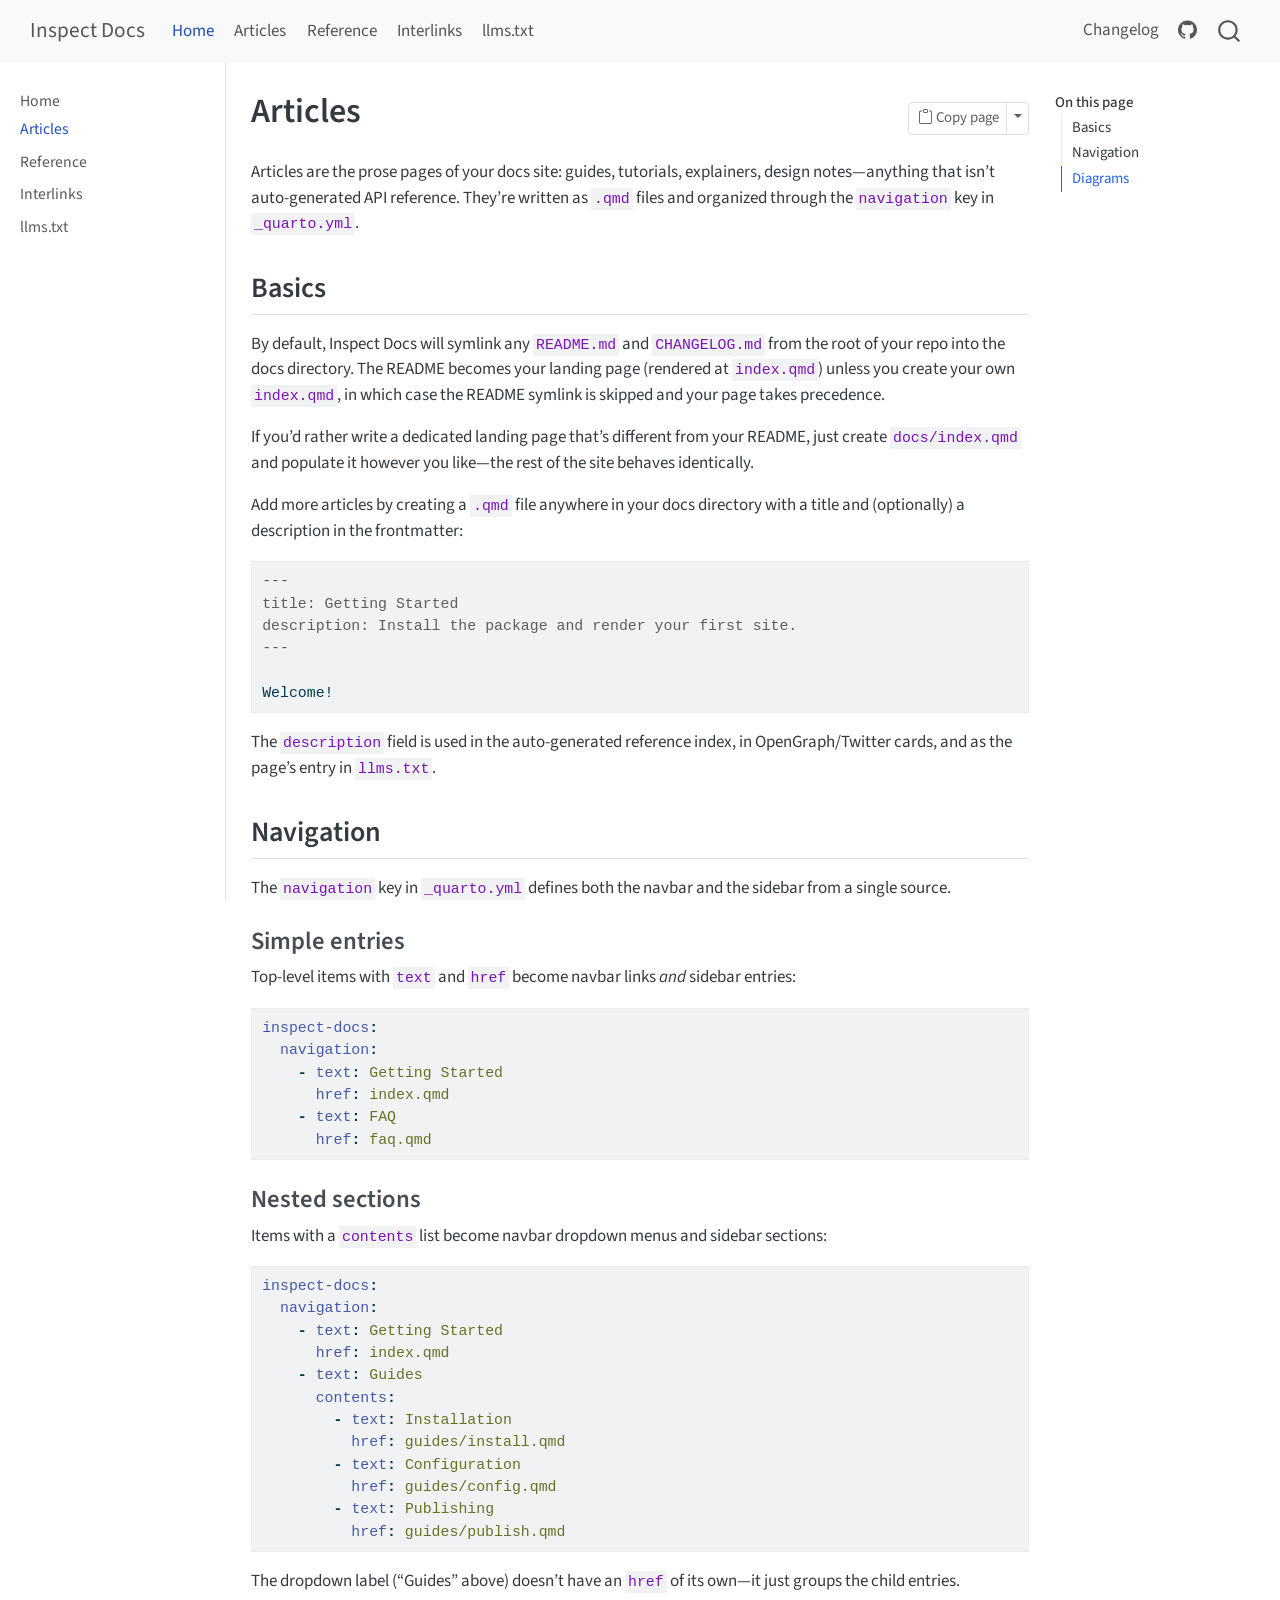
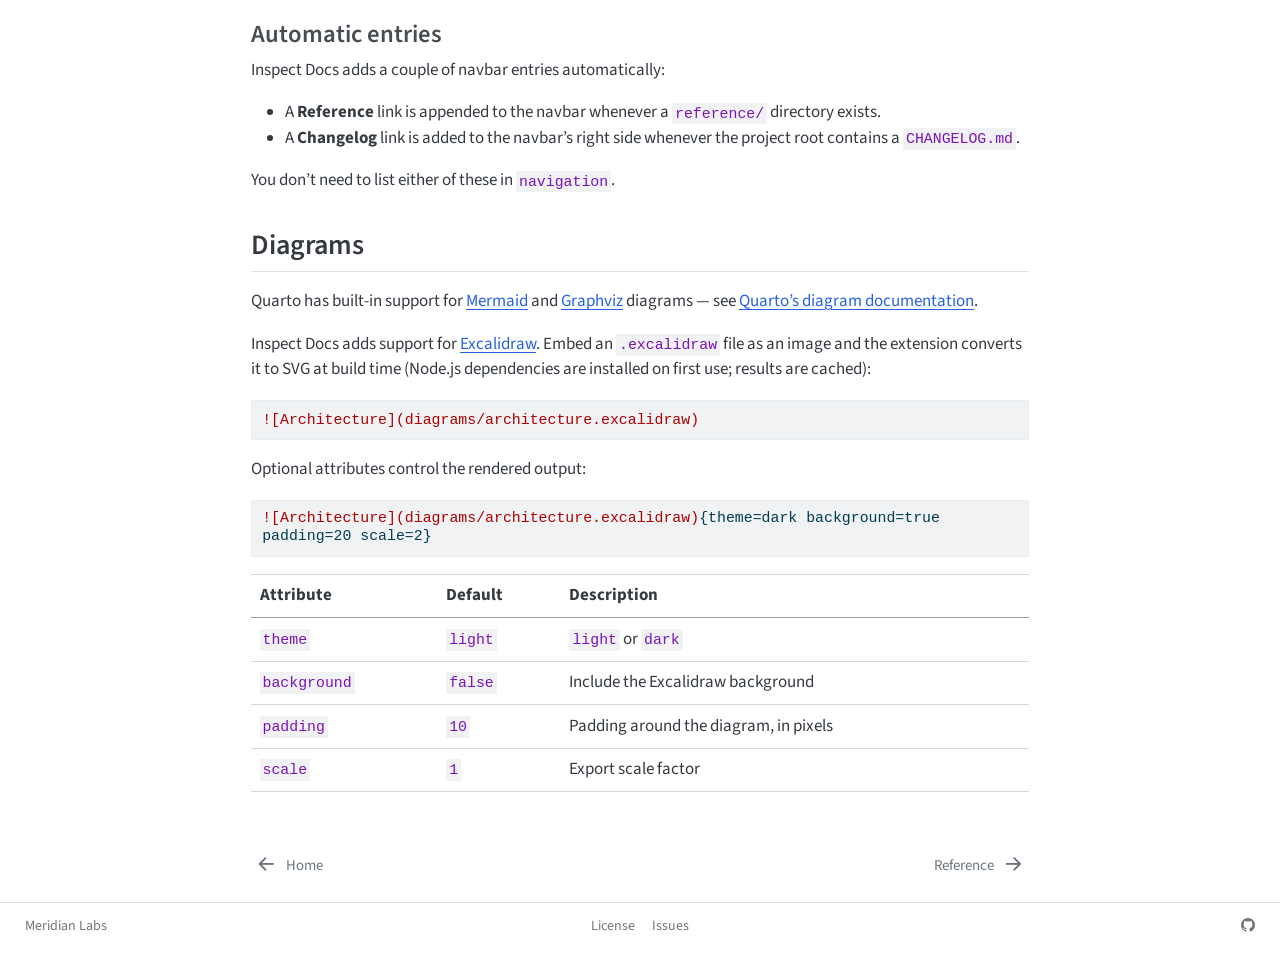
==== articles.html @ 246f1dac "Built site for gh-pages" ====
<!DOCTYPE html>
<html xmlns="http://www.w3.org/1999/xhtml" lang="en" xml:lang="en"><head>

<meta charset="utf-8">
<meta name="generator" content="quarto-1.9.36">

<meta name="viewport" content="width=device-width, initial-scale=1.0, user-scalable=yes">


<title>Articles – Inspect Docs</title>
<style>
/* Default styles provided by pandoc.
** See https://pandoc.org/MANUAL.html#variables-for-html for config info.
*/
code{white-space: pre-wrap;}
span.smallcaps{font-variant: small-caps;}
div.columns{display: flex; gap: min(4vw, 1.5em);}
div.column{flex: auto; overflow-x: auto;}
div.hanging-indent{margin-left: 1.5em; text-indent: -1.5em;}
ul.task-list{list-style: none;}
ul.task-list li input[type="checkbox"] {
  width: 0.8em;
  margin: 0 0.8em 0.2em -1em; /* quarto-specific, see https://github.com/quarto-dev/quarto-cli/issues/4556 */ 
  vertical-align: middle;
}
/* CSS for syntax highlighting */
html { -webkit-text-size-adjust: 100%; }
pre > code.sourceCode { white-space: pre; position: relative; }
pre > code.sourceCode > span { display: inline-block; line-height: 1.25; }
pre > code.sourceCode > span:empty { height: 1.2em; }
.sourceCode { overflow: visible; }
code.sourceCode > span { color: inherit; text-decoration: inherit; }
div.sourceCode { margin: 1em 0; }
pre.sourceCode { margin: 0; }
@media screen {
div.sourceCode { overflow: auto; }
}
@media print {
pre > code.sourceCode { white-space: pre-wrap; }
pre > code.sourceCode > span { text-indent: -5em; padding-left: 5em; }
}
pre.numberSource code
  { counter-reset: source-line 0; }
pre.numberSource code > span
  { position: relative; left: -4em; counter-increment: source-line; }
pre.numberSource code > span > a:first-child::before
  { content: counter(source-line);
    position: relative; left: -1em; text-align: right; vertical-align: baseline;
    border: none; display: inline-block;
    -webkit-touch-callout: none; -webkit-user-select: none;
    -khtml-user-select: none; -moz-user-select: none;
    -ms-user-select: none; user-select: none;
    padding: 0 4px; width: 4em;
  }
pre.numberSource { margin-left: 3em;  padding-left: 4px; }
div.sourceCode
  {   }
@media screen {
pre > code.sourceCode > span > a:first-child::before { text-decoration: underline; }
}
</style>


<script src="site_libs/quarto-nav/quarto-nav.js"></script>
<script src="site_libs/quarto-nav/headroom.min.js"></script>
<script src="site_libs/clipboard/clipboard.min.js"></script>
<script src="site_libs/quarto-search/autocomplete.umd.js"></script>
<script src="site_libs/quarto-search/fuse.min.js"></script>
<script src="site_libs/quarto-search/quarto-search.js"></script>
<meta name="quarto:offset" content="./">
<link href="./reference.html" rel="next">
<link href="./index.html" rel="prev">
<script src="site_libs/quarto-html/quarto.js" type="module"></script>
<script src="site_libs/quarto-html/tabsets/tabsets.js" type="module"></script>
<script src="site_libs/quarto-html/popper.min.js"></script>
<script src="site_libs/quarto-html/tippy.umd.min.js"></script>
<script src="site_libs/quarto-html/anchor.min.js"></script>
<link href="site_libs/quarto-html/tippy.css" rel="stylesheet">
<link href="site_libs/quarto-html/quarto-syntax-highlighting-845c23b38eaddc0f92fda52bfe77a8c8.css" rel="stylesheet" id="quarto-text-highlighting-styles">
<script src="site_libs/bootstrap/bootstrap.min.js"></script>
<link href="site_libs/bootstrap/bootstrap-icons.css" rel="stylesheet">
<link href="site_libs/bootstrap/bootstrap-523c183989f2e77a39a856386ecf0303.min.css" rel="stylesheet" append-hash="true" id="quarto-bootstrap" data-mode="light">
<script id="quarto-search-options" type="application/json">{
  "location": "navbar",
  "copy-button": false,
  "collapse-after": 3,
  "panel-placement": "end",
  "type": "overlay",
  "limit": 50,
  "keyboard-shortcut": [
    "f",
    "/",
    "s"
  ],
  "show-item-context": false,
  "language": {
    "search-no-results-text": "No results",
    "search-matching-documents-text": "matching documents",
    "search-copy-link-title": "Copy link to search",
    "search-hide-matches-text": "Hide additional matches",
    "search-more-match-text": "more match in this document",
    "search-more-matches-text": "more matches in this document",
    "search-clear-button-title": "Clear",
    "search-text-placeholder": "",
    "search-detached-cancel-button-title": "Cancel",
    "search-submit-button-title": "Submit",
    "search-label": "Search"
  }
}</script>


<meta property="og:title" content="Inspect Docs">
<meta property="og:description" content="A Quarto project type extension for Python package documentation with automatic API reference generation.">
<meta property="og:site_name" content="Inspect Docs">
<meta name="twitter:title" content="Inspect Docs">
<meta name="twitter:description" content="A Quarto project type extension for Python package documentation with automatic API reference generation.">
<meta name="twitter:card" content="summary">
</head>

<body class="nav-sidebar docked nav-fixed quarto-light">

<div id="quarto-search-results"></div>
  <header id="quarto-header" class="headroom fixed-top">
    <nav class="navbar navbar-expand-lg " data-bs-theme="dark">
      <div class="navbar-container container-fluid">
      <div class="navbar-brand-container mx-auto">
    <a class="navbar-brand" href="./index.html">
    <span class="navbar-title">Inspect Docs</span>
    </a>
  </div>
            <div id="quarto-search" class="" title="Search"></div>
          <button class="navbar-toggler" type="button" data-bs-toggle="collapse" data-bs-target="#navbarCollapse" aria-controls="navbarCollapse" role="menu" aria-expanded="false" aria-label="Toggle navigation" onclick="if (window.quartoToggleHeadroom) { window.quartoToggleHeadroom(); }">
  <span class="navbar-toggler-icon"></span>
</button>
          <div class="collapse navbar-collapse" id="navbarCollapse">
            <ul class="navbar-nav navbar-nav-scroll me-auto">
  <li class="nav-item">
    <a class="nav-link active" href="./index.html" aria-current="page"> 
<span class="menu-text">Home</span></a>
  </li>  
  <li class="nav-item">
    <a class="nav-link" href="./articles.html"> 
<span class="menu-text">Articles</span></a>
  </li>  
  <li class="nav-item">
    <a class="nav-link" href="./reference.html"> 
<span class="menu-text">Reference</span></a>
  </li>  
  <li class="nav-item">
    <a class="nav-link" href="./interlinks.html"> 
<span class="menu-text">Interlinks</span></a>
  </li>  
  <li class="nav-item">
    <a class="nav-link" href="./llms.html"> 
<span class="menu-text">llms.txt</span></a>
  </li>  
</ul>
            <ul class="navbar-nav navbar-nav-scroll ms-auto">
  <li class="nav-item">
    <a class="nav-link" href="./CHANGELOG.html"> 
<span class="menu-text">Changelog</span></a>
  </li>  
  <li class="nav-item compact">
    <a class="nav-link" href="https://github.com/meridianlabs-ai/inspect-docs"> <i class="bi bi-github" role="img">
</i> 
<span class="menu-text"></span></a>
  </li>  
</ul>
          </div> <!-- /navcollapse -->
            <div class="quarto-navbar-tools">
</div>
      </div> <!-- /container-fluid -->
    </nav>
  <nav class="quarto-secondary-nav">
    <div class="container-fluid d-flex">
      <button type="button" class="quarto-btn-toggle btn" data-bs-toggle="collapse" role="button" data-bs-target=".quarto-sidebar-collapse-item" aria-controls="quarto-sidebar" aria-expanded="false" aria-label="Toggle sidebar navigation" onclick="if (window.quartoToggleHeadroom) { window.quartoToggleHeadroom(); }">
        <i class="bi bi-layout-text-sidebar-reverse"></i>
      </button>
        <nav class="quarto-page-breadcrumbs" aria-label="breadcrumb"><ol class="breadcrumb"><li class="breadcrumb-item"><a href="./articles.html">Articles</a></li></ol></nav>
        <a class="flex-grow-1" role="navigation" data-bs-toggle="collapse" data-bs-target=".quarto-sidebar-collapse-item" aria-controls="quarto-sidebar" aria-expanded="false" aria-label="Toggle sidebar navigation" onclick="if (window.quartoToggleHeadroom) { window.quartoToggleHeadroom(); }">      
        </a>
    </div>
  </nav>
</header>
<!-- content -->
<div id="quarto-content" class="quarto-container page-columns page-rows-contents page-layout-article page-navbar">
<!-- sidebar -->
  <nav id="quarto-sidebar" class="sidebar collapse collapse-horizontal quarto-sidebar-collapse-item sidebar-navigation docked overflow-auto">
    <div class="sidebar-menu-container"> 
    <ul class="list-unstyled mt-1">
        <li class="sidebar-item">
  <div class="sidebar-item-container"> 
  <a href="./index.html" class="sidebar-item-text sidebar-link">
 <span class="menu-text">Home</span></a>
  </div>
</li>
        <li class="sidebar-item">
  <div class="sidebar-item-container"> 
  <a href="./articles.html" class="sidebar-item-text sidebar-link active">
 <span class="menu-text">Articles</span></a>
  </div>
</li>
        <li class="sidebar-item">
  <div class="sidebar-item-container"> 
  <a href="./reference.html" class="sidebar-item-text sidebar-link">
 <span class="menu-text">Reference</span></a>
  </div>
</li>
        <li class="sidebar-item">
  <div class="sidebar-item-container"> 
  <a href="./interlinks.html" class="sidebar-item-text sidebar-link">
 <span class="menu-text">Interlinks</span></a>
  </div>
</li>
        <li class="sidebar-item">
  <div class="sidebar-item-container"> 
  <a href="./llms.html" class="sidebar-item-text sidebar-link">
 <span class="menu-text">llms.txt</span></a>
  </div>
</li>
    </ul>
    </div>
</nav>
<div id="quarto-sidebar-glass" class="quarto-sidebar-collapse-item" data-bs-toggle="collapse" data-bs-target=".quarto-sidebar-collapse-item"></div>
<!-- margin-sidebar -->
    <div id="quarto-margin-sidebar" class="sidebar margin-sidebar">
        <nav id="TOC" role="doc-toc" class="toc-active" data-toc-expanded="99">
    <h2 id="toc-title">On this page</h2>
   
  <ul class="collapse">
  <li><a href="#basics" id="toc-basics" class="nav-link active" data-scroll-target="#basics">Basics</a></li>
  <li><a href="#navigation" id="toc-navigation" class="nav-link" data-scroll-target="#navigation">Navigation</a></li>
  <li><a href="#diagrams" id="toc-diagrams" class="nav-link" data-scroll-target="#diagrams">Diagrams</a></li>
  </ul>
</nav>
    </div>
<!-- main -->
<main class="content" id="quarto-document-content">

<header id="title-block-header" class="quarto-title-block default">
<div class="quarto-title">
<h1 class="title">Articles</h1>
</div>



<div class="quarto-title-meta">

    
  
    
  </div>
  


</header>


<p>Articles are the prose pages of your docs site: guides, tutorials, explainers, design notes—anything that isn’t auto-generated API reference. They’re written as <code>.qmd</code> files and organized through the <code>navigation</code> key in <code>_quarto.yml</code>.</p>
<section id="basics" class="level2">
<h2 class="anchored" data-anchor-id="basics">Basics</h2>
<p>By default, Inspect Docs will symlink any <code>README.md</code> and <code>CHANGELOG.md</code> from the root of your repo into the docs directory. The README becomes your landing page (rendered at <code>index.qmd</code>) unless you create your own <code>index.qmd</code>, in which case the README symlink is skipped and your page takes precedence.</p>
<p>If you’d rather write a dedicated landing page that’s different from your README, just create <code>docs/index.qmd</code> and populate it however you like—the rest of the site behaves identically.</p>
<p>Add more articles by creating a <code>.qmd</code> file anywhere in your docs directory with a title and (optionally) a description in the frontmatter:</p>
<div class="code-copy-outer-scaffold"><div class="sourceCode" id="cb1"><pre class="sourceCode markdown code-with-copy"><code class="sourceCode markdown"><span id="cb1-1"><a href="#cb1-1" aria-hidden="true" tabindex="-1"></a><span class="co">---</span></span>
<span id="cb1-2"><a href="#cb1-2" aria-hidden="true" tabindex="-1"></a><span class="an">title:</span><span class="co"> Getting Started</span></span>
<span id="cb1-3"><a href="#cb1-3" aria-hidden="true" tabindex="-1"></a><span class="an">description:</span><span class="co"> Install the package and render your first site.</span></span>
<span id="cb1-4"><a href="#cb1-4" aria-hidden="true" tabindex="-1"></a><span class="co">---</span></span>
<span id="cb1-5"><a href="#cb1-5" aria-hidden="true" tabindex="-1"></a></span>
<span id="cb1-6"><a href="#cb1-6" aria-hidden="true" tabindex="-1"></a>Welcome!</span></code></pre></div><button title="Copy to Clipboard" class="code-copy-button"><i class="bi"></i></button></div>
<p>The <code>description</code> field is used in the auto-generated reference index, in OpenGraph/Twitter cards, and as the page’s entry in <code>llms.txt</code>.</p>
</section>
<section id="navigation" class="level2">
<h2 class="anchored" data-anchor-id="navigation">Navigation</h2>
<p>The <code>navigation</code> key in <code>_quarto.yml</code> defines both the navbar and the sidebar from a single source.</p>
<section id="simple-entries" class="level3">
<h3 class="anchored" data-anchor-id="simple-entries">Simple entries</h3>
<p>Top-level items with <code>text</code> and <code>href</code> become navbar links <em>and</em> sidebar entries:</p>
<div class="code-copy-outer-scaffold"><div class="sourceCode" id="cb2"><pre class="sourceCode yaml code-with-copy"><code class="sourceCode yaml"><span id="cb2-1"><a href="#cb2-1" aria-hidden="true" tabindex="-1"></a><span class="fu">inspect-docs</span><span class="kw">:</span></span>
<span id="cb2-2"><a href="#cb2-2" aria-hidden="true" tabindex="-1"></a><span class="at">  </span><span class="fu">navigation</span><span class="kw">:</span></span>
<span id="cb2-3"><a href="#cb2-3" aria-hidden="true" tabindex="-1"></a><span class="at">    </span><span class="kw">-</span><span class="at"> </span><span class="fu">text</span><span class="kw">:</span><span class="at"> Getting Started</span></span>
<span id="cb2-4"><a href="#cb2-4" aria-hidden="true" tabindex="-1"></a><span class="at">      </span><span class="fu">href</span><span class="kw">:</span><span class="at"> index.qmd</span></span>
<span id="cb2-5"><a href="#cb2-5" aria-hidden="true" tabindex="-1"></a><span class="at">    </span><span class="kw">-</span><span class="at"> </span><span class="fu">text</span><span class="kw">:</span><span class="at"> FAQ</span></span>
<span id="cb2-6"><a href="#cb2-6" aria-hidden="true" tabindex="-1"></a><span class="at">      </span><span class="fu">href</span><span class="kw">:</span><span class="at"> faq.qmd</span></span></code></pre></div><button title="Copy to Clipboard" class="code-copy-button"><i class="bi"></i></button></div>
</section>
<section id="nested-sections" class="level3">
<h3 class="anchored" data-anchor-id="nested-sections">Nested sections</h3>
<p>Items with a <code>contents</code> list become navbar dropdown menus and sidebar sections:</p>
<div class="code-copy-outer-scaffold"><div class="sourceCode" id="cb3"><pre class="sourceCode yaml code-with-copy"><code class="sourceCode yaml"><span id="cb3-1"><a href="#cb3-1" aria-hidden="true" tabindex="-1"></a><span class="fu">inspect-docs</span><span class="kw">:</span></span>
<span id="cb3-2"><a href="#cb3-2" aria-hidden="true" tabindex="-1"></a><span class="at">  </span><span class="fu">navigation</span><span class="kw">:</span></span>
<span id="cb3-3"><a href="#cb3-3" aria-hidden="true" tabindex="-1"></a><span class="at">    </span><span class="kw">-</span><span class="at"> </span><span class="fu">text</span><span class="kw">:</span><span class="at"> Getting Started</span></span>
<span id="cb3-4"><a href="#cb3-4" aria-hidden="true" tabindex="-1"></a><span class="at">      </span><span class="fu">href</span><span class="kw">:</span><span class="at"> index.qmd</span></span>
<span id="cb3-5"><a href="#cb3-5" aria-hidden="true" tabindex="-1"></a><span class="at">    </span><span class="kw">-</span><span class="at"> </span><span class="fu">text</span><span class="kw">:</span><span class="at"> Guides</span></span>
<span id="cb3-6"><a href="#cb3-6" aria-hidden="true" tabindex="-1"></a><span class="at">      </span><span class="fu">contents</span><span class="kw">:</span></span>
<span id="cb3-7"><a href="#cb3-7" aria-hidden="true" tabindex="-1"></a><span class="at">        </span><span class="kw">-</span><span class="at"> </span><span class="fu">text</span><span class="kw">:</span><span class="at"> Installation</span></span>
<span id="cb3-8"><a href="#cb3-8" aria-hidden="true" tabindex="-1"></a><span class="at">          </span><span class="fu">href</span><span class="kw">:</span><span class="at"> guides/install.qmd</span></span>
<span id="cb3-9"><a href="#cb3-9" aria-hidden="true" tabindex="-1"></a><span class="at">        </span><span class="kw">-</span><span class="at"> </span><span class="fu">text</span><span class="kw">:</span><span class="at"> Configuration</span></span>
<span id="cb3-10"><a href="#cb3-10" aria-hidden="true" tabindex="-1"></a><span class="at">          </span><span class="fu">href</span><span class="kw">:</span><span class="at"> guides/config.qmd</span></span>
<span id="cb3-11"><a href="#cb3-11" aria-hidden="true" tabindex="-1"></a><span class="at">        </span><span class="kw">-</span><span class="at"> </span><span class="fu">text</span><span class="kw">:</span><span class="at"> Publishing</span></span>
<span id="cb3-12"><a href="#cb3-12" aria-hidden="true" tabindex="-1"></a><span class="at">          </span><span class="fu">href</span><span class="kw">:</span><span class="at"> guides/publish.qmd</span></span></code></pre></div><button title="Copy to Clipboard" class="code-copy-button"><i class="bi"></i></button></div>
<p>The dropdown label (“Guides” above) doesn’t have an <code>href</code> of its own—it just groups the child entries.</p>
</section>
<section id="automatic-entries" class="level3">
<h3 class="anchored" data-anchor-id="automatic-entries">Automatic entries</h3>
<p>Inspect Docs adds a couple of navbar entries automatically:</p>
<ul>
<li>A <strong>Reference</strong> link is appended to the navbar whenever a <code>reference/</code> directory exists.</li>
<li>A <strong>Changelog</strong> link is added to the navbar’s right side whenever the project root contains a <code>CHANGELOG.md</code>.</li>
</ul>
<p>You don’t need to list either of these in <code>navigation</code>.</p>
</section>
</section>
<section id="diagrams" class="level2">
<h2 class="anchored" data-anchor-id="diagrams">Diagrams</h2>
<p>Quarto has built-in support for <a href="https://quarto.org/docs/authoring/diagrams.html#mermaid">Mermaid</a> and <a href="https://quarto.org/docs/authoring/diagrams.html#graphviz">Graphviz</a> diagrams — see <a href="https://quarto.org/docs/authoring/diagrams.html">Quarto’s diagram documentation</a>.</p>
<p>Inspect Docs adds support for <a href="https://excalidraw.com">Excalidraw</a>. Embed an <code>.excalidraw</code> file as an image and the extension converts it to SVG at build time (Node.js dependencies are installed on first use; results are cached):</p>
<div class="code-copy-outer-scaffold"><div class="sourceCode" id="cb4"><pre class="sourceCode markdown code-with-copy"><code class="sourceCode markdown"><span id="cb4-1"><a href="#cb4-1" aria-hidden="true" tabindex="-1"></a><span class="al">![Architecture](diagrams/architecture.excalidraw)</span></span></code></pre></div><button title="Copy to Clipboard" class="code-copy-button"><i class="bi"></i></button></div>
<p>Optional attributes control the rendered output:</p>
<div class="code-copy-outer-scaffold"><div class="sourceCode" id="cb5"><pre class="sourceCode markdown code-with-copy"><code class="sourceCode markdown"><span id="cb5-1"><a href="#cb5-1" aria-hidden="true" tabindex="-1"></a><span class="al">![Architecture](diagrams/architecture.excalidraw)</span>{theme=dark background=true padding=20 scale=2}</span></code></pre></div><button title="Copy to Clipboard" class="code-copy-button"><i class="bi"></i></button></div>
<table class="caption-top table">
<thead>
<tr class="header">
<th>Attribute</th>
<th>Default</th>
<th>Description</th>
</tr>
</thead>
<tbody>
<tr class="odd">
<td><code>theme</code></td>
<td><code>light</code></td>
<td><code>light</code> or <code>dark</code></td>
</tr>
<tr class="even">
<td><code>background</code></td>
<td><code>false</code></td>
<td>Include the Excalidraw background</td>
</tr>
<tr class="odd">
<td><code>padding</code></td>
<td><code>10</code></td>
<td>Padding around the diagram, in pixels</td>
</tr>
<tr class="even">
<td><code>scale</code></td>
<td><code>1</code></td>
<td>Export scale factor</td>
</tr>
</tbody>
</table>


</section>

</main> <!-- /main -->
<div id="copy-page-btn" class="btn-group" style="display:none;">
  <button type="button" class="btn btn-sm btn-light" id="copy-page-action" title="Copy page as Markdown">
    <i class="bi bi-clipboard"></i> Copy page
  </button>
  <button type="button" class="btn btn-sm btn-light dropdown-toggle dropdown-toggle-split" data-bs-toggle="dropdown" aria-expanded="false">
    <span class="visually-hidden">Toggle Dropdown</span>
  </button>
  <ul class="dropdown-menu dropdown-menu-end">
    <li><a class="dropdown-item" href="#" id="copy-page-md">
      <i class="bi bi-clipboard"></i> Copy page as Markdown
    </a></li>
    <li><a class="dropdown-item" href="#" id="open-page-md">
      <i class="bi bi-box-arrow-up-right"></i> Open Markdown
    </a></li>
  </ul>
</div>

<script>
document.addEventListener("DOMContentLoaded", function () {
  var mdUrl = window.location.pathname.replace(/\.html$/, ".html.md");
  var btn = document.getElementById("copy-page-btn");
  var cachedMarkdown = null;

  // Pre-fetch the .html.md content
  fetch(mdUrl)
    .then(function (res) {
      if (!res.ok) throw new Error(res.status);
      return res.text();
    })
    .then(function (text) {
      cachedMarkdown = text;

      // Relocate button into the .quarto-title div
      var titleDiv = document.querySelector(".quarto-title");
      if (titleDiv) {
        titleDiv.appendChild(btn);
        btn.style.display = "";
      }
    })
    .catch(function () {
      // No .html.md available — remove button entirely
      btn.remove();
    });

  function copyMarkdown(e) {
    e.preventDefault();
    if (!cachedMarkdown) return;
    navigator.clipboard.writeText(cachedMarkdown).then(function () {
      // Brief visual feedback — lock width to prevent layout shift
      var actionBtn = document.getElementById("copy-page-action");
      var original = actionBtn.innerHTML;
      actionBtn.style.minWidth = actionBtn.offsetWidth + "px";
      actionBtn.innerHTML = '<i class="bi bi-check2"></i> Copied!';
      setTimeout(function () {
        actionBtn.innerHTML = original;
        actionBtn.style.minWidth = "";
      }, 1500);
    });
  }

  document.getElementById("copy-page-action").addEventListener("click", copyMarkdown);
  document.getElementById("copy-page-md").addEventListener("click", copyMarkdown);
  document.getElementById("open-page-md").addEventListener("click", function (e) {
    e.preventDefault();
    window.open(mdUrl, "_blank");
  });
});
</script>
<script id="quarto-html-after-body" type="application/javascript">
  window.document.addEventListener("DOMContentLoaded", function (event) {
    const icon = "";
    const anchorJS = new window.AnchorJS();
    anchorJS.options = {
      placement: 'right',
      icon: icon
    };
    anchorJS.add('.anchored');
    const isCodeAnnotation = (el) => {
      for (const clz of el.classList) {
        if (clz.startsWith('code-annotation-')) {                     
          return true;
        }
      }
      return false;
    }
    const onCopySuccess = function(e) {
      // button target
      const button = e.trigger;
      // don't keep focus
      button.blur();
      // flash "checked"
      button.classList.add('code-copy-button-checked');
      var currentTitle = button.getAttribute("title");
      button.setAttribute("title", "Copied!");
      let tooltip;
      if (window.bootstrap) {
        button.setAttribute("data-bs-toggle", "tooltip");
        button.setAttribute("data-bs-placement", "left");
        button.setAttribute("data-bs-title", "Copied!");
        tooltip = new bootstrap.Tooltip(button, 
          { trigger: "manual", 
            customClass: "code-copy-button-tooltip",
            offset: [0, -8]});
        tooltip.show();    
      }
      setTimeout(function() {
        if (tooltip) {
          tooltip.hide();
          button.removeAttribute("data-bs-title");
          button.removeAttribute("data-bs-toggle");
          button.removeAttribute("data-bs-placement");
        }
        button.setAttribute("title", currentTitle);
        button.classList.remove('code-copy-button-checked');
      }, 1000);
      // clear code selection
      e.clearSelection();
    }
    const getTextToCopy = function(trigger) {
      const outerScaffold = trigger.parentElement.cloneNode(true);
      const codeEl = outerScaffold.querySelector('code');
      for (const childEl of codeEl.children) {
        if (isCodeAnnotation(childEl)) {
          childEl.remove();
        }
      }
      return codeEl.innerText;
    }
    const clipboard = new window.ClipboardJS('.code-copy-button:not([data-in-quarto-modal])', {
      text: getTextToCopy
    });
    clipboard.on('success', onCopySuccess);
    if (window.document.getElementById('quarto-embedded-source-code-modal')) {
      const clipboardModal = new window.ClipboardJS('.code-copy-button[data-in-quarto-modal]', {
        text: getTextToCopy,
        container: window.document.getElementById('quarto-embedded-source-code-modal')
      });
      clipboardModal.on('success', onCopySuccess);
    }
      var localhostRegex = new RegExp(/^(?:http|https):\/\/localhost\:?[0-9]*\//);
      var mailtoRegex = new RegExp(/^mailto:/);
        var filterRegex = new RegExp("https:\/\/meridianlabs-ai\.github\.io\/inspect-docs");
      var isInternal = (href) => {
          return filterRegex.test(href) || localhostRegex.test(href) || mailtoRegex.test(href);
      }
      // Inspect non-navigation links and adorn them if external
     var links = window.document.querySelectorAll('a[href]:not(.nav-link):not(.navbar-brand):not(.toc-action):not(.sidebar-link):not(.sidebar-item-toggle):not(.pagination-link):not(.no-external):not([aria-hidden]):not(.dropdown-item):not(.quarto-navigation-tool):not(.about-link)');
      for (var i=0; i<links.length; i++) {
        const link = links[i];
        if (!isInternal(link.href)) {
          // undo the damage that might have been done by quarto-nav.js in the case of
          // links that we want to consider external
          if (link.dataset.originalHref !== undefined) {
            link.href = link.dataset.originalHref;
          }
        }
      }
    function tippyHover(el, contentFn, onTriggerFn, onUntriggerFn) {
      const config = {
        allowHTML: true,
        maxWidth: 500,
        delay: 100,
        arrow: false,
        appendTo: function(el) {
            return el.parentElement;
        },
        interactive: true,
        interactiveBorder: 10,
        theme: 'quarto',
        placement: 'bottom-start',
      };
      if (contentFn) {
        config.content = contentFn;
      }
      if (onTriggerFn) {
        config.onTrigger = onTriggerFn;
      }
      if (onUntriggerFn) {
        config.onUntrigger = onUntriggerFn;
      }
      window.tippy(el, config); 
    }
    const noterefs = window.document.querySelectorAll('a[role="doc-noteref"]');
    for (var i=0; i<noterefs.length; i++) {
      const ref = noterefs[i];
      tippyHover(ref, function() {
        // use id or data attribute instead here
        let href = ref.getAttribute('data-footnote-href') || ref.getAttribute('href');
        try { href = new URL(href).hash; } catch {}
        const id = href.replace(/^#\/?/, "");
        const note = window.document.getElementById(id);
        if (note) {
          return note.innerHTML;
        } else {
          return "";
        }
      });
    }
    const xrefs = window.document.querySelectorAll('a.quarto-xref');
    const processXRef = (id, note) => {
      // Strip column container classes
      const stripColumnClz = (el) => {
        el.classList.remove("page-full", "page-columns");
        if (el.children) {
          for (const child of el.children) {
            stripColumnClz(child);
          }
        }
      }
      stripColumnClz(note)
      if (id === null || id.startsWith('sec-')) {
        // Special case sections, only their first couple elements
        const container = document.createElement("div");
        if (note.children && note.children.length > 2) {
          container.appendChild(note.children[0].cloneNode(true));
          for (let i = 1; i < note.children.length; i++) {
            const child = note.children[i];
            if (child.tagName === "P" && child.innerText === "") {
              continue;
            } else {
              container.appendChild(child.cloneNode(true));
              break;
            }
          }
          if (window.Quarto?.typesetMath) {
            window.Quarto.typesetMath(container);
          }
          return container.innerHTML
        } else {
          if (window.Quarto?.typesetMath) {
            window.Quarto.typesetMath(note);
          }
          return note.innerHTML;
        }
      } else {
        // Remove any anchor links if they are present
        const anchorLink = note.querySelector('a.anchorjs-link');
        if (anchorLink) {
          anchorLink.remove();
        }
        if (window.Quarto?.typesetMath) {
          window.Quarto.typesetMath(note);
        }
        if (note.classList.contains("callout")) {
          return note.outerHTML;
        } else {
          return note.innerHTML;
        }
      }
    }
    for (var i=0; i<xrefs.length; i++) {
      const xref = xrefs[i];
      tippyHover(xref, undefined, function(instance) {
        instance.disable();
        let url = xref.getAttribute('href');
        let hash = undefined; 
        if (url.startsWith('#')) {
          hash = url;
        } else {
          try { hash = new URL(url).hash; } catch {}
        }
        if (hash) {
          const id = hash.replace(/^#\/?/, "");
          const note = window.document.getElementById(id);
          if (note !== null) {
            try {
              const html = processXRef(id, note.cloneNode(true));
              instance.setContent(html);
            } finally {
              instance.enable();
              instance.show();
            }
          } else {
            // See if we can fetch this
            fetch(url.split('#')[0])
            .then(res => res.text())
            .then(html => {
              const parser = new DOMParser();
              const htmlDoc = parser.parseFromString(html, "text/html");
              const note = htmlDoc.getElementById(id);
              if (note !== null) {
                const html = processXRef(id, note);
                instance.setContent(html);
              } 
            }).finally(() => {
              instance.enable();
              instance.show();
            });
          }
        } else {
          // See if we can fetch a full url (with no hash to target)
          // This is a special case and we should probably do some content thinning / targeting
          fetch(url)
          .then(res => res.text())
          .then(html => {
            const parser = new DOMParser();
            const htmlDoc = parser.parseFromString(html, "text/html");
            const note = htmlDoc.querySelector('main.content');
            if (note !== null) {
              // This should only happen for chapter cross references
              // (since there is no id in the URL)
              // remove the first header
              if (note.children.length > 0 && note.children[0].tagName === "HEADER") {
                note.children[0].remove();
              }
              const html = processXRef(null, note);
              instance.setContent(html);
            } 
          }).finally(() => {
            instance.enable();
            instance.show();
          });
        }
      }, function(instance) {
      });
    }
        let selectedAnnoteEl;
        const selectorForAnnotation = ( cell, annotation) => {
          let cellAttr = 'data-code-cell="' + cell + '"';
          let lineAttr = 'data-code-annotation="' +  annotation + '"';
          const selector = 'span[' + cellAttr + '][' + lineAttr + ']';
          return selector;
        }
        const selectCodeLines = (annoteEl) => {
          const doc = window.document;
          const targetCell = annoteEl.getAttribute("data-target-cell");
          const targetAnnotation = annoteEl.getAttribute("data-target-annotation");
          const annoteSpan = window.document.querySelector(selectorForAnnotation(targetCell, targetAnnotation));
          const lines = annoteSpan.getAttribute("data-code-lines").split(",");
          const lineIds = lines.map((line) => {
            return targetCell + "-" + line;
          })
          let top = null;
          let height = null;
          let parent = null;
          if (lineIds.length > 0) {
              //compute the position of the single el (top and bottom and make a div)
              const el = window.document.getElementById(lineIds[0]);
              top = el.offsetTop;
              height = el.offsetHeight;
              parent = el.parentElement.parentElement;
            if (lineIds.length > 1) {
              const lastEl = window.document.getElementById(lineIds[lineIds.length - 1]);
              const bottom = lastEl.offsetTop + lastEl.offsetHeight;
              height = bottom - top;
            }
            if (top !== null && height !== null && parent !== null) {
              // cook up a div (if necessary) and position it 
              let div = window.document.getElementById("code-annotation-line-highlight");
              if (div === null) {
                div = window.document.createElement("div");
                div.setAttribute("id", "code-annotation-line-highlight");
                div.style.position = 'absolute';
                parent.appendChild(div);
              }
              div.style.top = top - 2 + "px";
              div.style.height = height + 4 + "px";
              div.style.left = 0;
              let gutterDiv = window.document.getElementById("code-annotation-line-highlight-gutter");
              if (gutterDiv === null) {
                gutterDiv = window.document.createElement("div");
                gutterDiv.setAttribute("id", "code-annotation-line-highlight-gutter");
                gutterDiv.style.position = 'absolute';
                const codeCell = window.document.getElementById(targetCell);
                const gutter = codeCell.querySelector('.code-annotation-gutter');
                gutter.appendChild(gutterDiv);
              }
              gutterDiv.style.top = top - 2 + "px";
              gutterDiv.style.height = height + 4 + "px";
            }
            selectedAnnoteEl = annoteEl;
          }
        };
        const unselectCodeLines = () => {
          const elementsIds = ["code-annotation-line-highlight", "code-annotation-line-highlight-gutter"];
          elementsIds.forEach((elId) => {
            const div = window.document.getElementById(elId);
            if (div) {
              div.remove();
            }
          });
          selectedAnnoteEl = undefined;
        };
          // Handle positioning of the toggle
      window.addEventListener(
        "resize",
        throttle(() => {
          elRect = undefined;
          if (selectedAnnoteEl) {
            selectCodeLines(selectedAnnoteEl);
          }
        }, 10)
      );
      function throttle(fn, ms) {
      let throttle = false;
      let timer;
        return (...args) => {
          if(!throttle) { // first call gets through
              fn.apply(this, args);
              throttle = true;
          } else { // all the others get throttled
              if(timer) clearTimeout(timer); // cancel #2
              timer = setTimeout(() => {
                fn.apply(this, args);
                timer = throttle = false;
              }, ms);
          }
        };
      }
        const annoteTargets = window.document.querySelectorAll('.code-annotation-anchor');
        for (let i=0; i<annoteTargets.length; i++) {
          const annoteTarget = annoteTargets[i];
          const targetCell = annoteTarget.getAttribute("data-target-cell");
          const targetAnnotation = annoteTarget.getAttribute("data-target-annotation");
          const contentFn = () => {
            const content = window.document.querySelector(selectorForAnnotation(targetCell, targetAnnotation));
            if (content) {
              const tipContent = content.cloneNode(true);
              tipContent.classList.add("code-annotation-tip-content");
              return tipContent.outerHTML;
            }
          }
          const config = {
            allowHTML: true,
            content: contentFn,
            onShow: (instance) => {
              selectCodeLines(instance.reference);
              instance.reference.classList.add('code-annotation-active');
              window.tippy.hideAll();
            },
            onHide: (instance) => {
              unselectCodeLines();
              instance.reference.classList.remove('code-annotation-active');
            },
            maxWidth: 300,
            delay: [50, 0],
            duration: [200, 0],
            offset: [5, 10],
            arrow: true,
            trigger: 'click',
            appendTo: function(el) {
              return el.parentElement.parentElement.parentElement;
            },
            interactive: true,
            interactiveBorder: 10,
            theme: 'quarto',
            placement: 'right',
            positionFixed: true,
            popperOptions: {
              modifiers: [
              {
                name: 'flip',
                options: {
                  flipVariations: false, // true by default
                  allowedAutoPlacements: ['right'],
                  fallbackPlacements: ['right', 'top', 'top-start', 'top-end', 'bottom', 'bottom-start', 'bottom-end', 'left'],
                },
              },
              {
                name: 'preventOverflow',
                options: {
                  mainAxis: false,
                  altAxis: false
                }
              }
              ]        
            }      
          };
          window.tippy(annoteTarget, config); 
        }
    const findCites = (el) => {
      const parentEl = el.parentElement;
      if (parentEl) {
        const cites = parentEl.dataset.cites;
        if (cites) {
          return {
            el,
            cites: cites.split(' ')
          };
        } else {
          return findCites(el.parentElement)
        }
      } else {
        return undefined;
      }
    };
    var bibliorefs = window.document.querySelectorAll('a[role="doc-biblioref"]');
    for (var i=0; i<bibliorefs.length; i++) {
      const ref = bibliorefs[i];
      const citeInfo = findCites(ref);
      if (citeInfo) {
        tippyHover(citeInfo.el, function() {
          var popup = window.document.createElement('div');
          citeInfo.cites.forEach(function(cite) {
            var citeDiv = window.document.createElement('div');
            citeDiv.classList.add('hanging-indent');
            citeDiv.classList.add('csl-entry');
            var biblioDiv = window.document.getElementById('ref-' + cite);
            if (biblioDiv) {
              citeDiv.innerHTML = biblioDiv.innerHTML;
            }
            popup.appendChild(citeDiv);
          });
          return popup.innerHTML;
        });
      }
    }
  });
  </script>
<nav class="page-navigation">
  <div class="nav-page nav-page-previous">
      <a href="./index.html" class="pagination-link" aria-label="Home">
        <i class="bi bi-arrow-left-short"></i> <span class="nav-page-text">Home</span>
      </a>          
  </div>
  <div class="nav-page nav-page-next">
      <a href="./reference.html" class="pagination-link" aria-label="Reference">
        <span class="nav-page-text">Reference</span> <i class="bi bi-arrow-right-short"></i>
      </a>
  </div>
</nav>
</div> <!-- /content -->
<footer class="footer">
  <div class="nav-footer">
    <div class="nav-footer-left">
      <ul class="footer-items list-unstyled">
    <li class="nav-item">
    <a class="nav-link" href="https://github.com/meridianlabs-ai">
<p>Meridian Labs</p>
</a>
  </li>  
</ul>
    </div>   
    <div class="nav-footer-center">
      <ul class="footer-items list-unstyled">
    <li class="nav-item">
    <a class="nav-link" href="https://github.com/meridianlabs-ai/inspect-docs/blob/main/LICENSE">
<p>License</p>
</a>
  </li>  
    <li class="nav-item">
    <a class="nav-link" href="https://github.com/meridianlabs-ai/inspect-docs/issues">
<p>Issues</p>
</a>
  </li>  
</ul>
    </div>
    <div class="nav-footer-right">
      <ul class="footer-items list-unstyled">
    <li class="nav-item compact">
    <a class="nav-link" href="https://github.com/meridianlabs-ai/inspect-docs">
      <i class="bi bi-github" role="img" aria-label="Inspect Docs on GitHub">
</i> 
    </a>
  </li>  
</ul>
    </div>
  </div>
</footer>




</body></html>
---- site_libs/quarto-html/tippy.css ----
.tippy-box[data-animation=fade][data-state=hidden]{opacity:0}[data-tippy-root]{max-width:calc(100vw - 10px)}.tippy-box{position:relative;background-color:#333;color:#fff;border-radius:4px;font-size:14px;line-height:1.4;white-space:normal;outline:0;transition-property:transform,visibility,opacity}.tippy-box[data-placement^=top]>.tippy-arrow{bottom:0}.tippy-box[data-placement^=top]>.tippy-arrow:before{bottom:-7px;left:0;border-width:8px 8px 0;border-top-color:initial;transform-origin:center top}.tippy-box[data-placement^=bottom]>.tippy-arrow{top:0}.tippy-box[data-placement^=bottom]>.tippy-arrow:before{top:-7px;left:0;border-width:0 8px 8px;border-bottom-color:initial;transform-origin:center bottom}.tippy-box[data-placement^=left]>.tippy-arrow{right:0}.tippy-box[data-placement^=left]>.tippy-arrow:before{border-width:8px 0 8px 8px;border-left-color:initial;right:-7px;transform-origin:center left}.tippy-box[data-placement^=right]>.tippy-arrow{left:0}.tippy-box[data-placement^=right]>.tippy-arrow:before{left:-7px;border-width:8px 8px 8px 0;border-right-color:initial;transform-origin:center right}.tippy-box[data-inertia][data-state=visible]{transition-timing-function:cubic-bezier(.54,1.5,.38,1.11)}.tippy-arrow{width:16px;height:16px;color:#333}.tippy-arrow:before{content:"";position:absolute;border-color:transparent;border-style:solid}.tippy-content{position:relative;padding:5px 9px;z-index:1}
---- site_libs/quarto-html/quarto-syntax-highlighting-845c23b38eaddc0f92fda52bfe77a8c8.css ----
/* quarto syntax highlight colors */
:root {
  --quarto-hl-ot-color: #003B4F;
  --quarto-hl-at-color: #657422;
  --quarto-hl-ss-color: #20794D;
  --quarto-hl-an-color: #5E5E5E;
  --quarto-hl-fu-color: #4758AB;
  --quarto-hl-st-color: #20794D;
  --quarto-hl-cf-color: #003B4F;
  --quarto-hl-op-color: #5E5E5E;
  --quarto-hl-er-color: #AD0000;
  --quarto-hl-bn-color: #AD0000;
  --quarto-hl-al-color: #AD0000;
  --quarto-hl-va-color: #111111;
  --quarto-hl-bu-color: inherit;
  --quarto-hl-ex-color: inherit;
  --quarto-hl-pp-color: #AD0000;
  --quarto-hl-in-color: #5E5E5E;
  --quarto-hl-vs-color: #20794D;
  --quarto-hl-wa-color: #5E5E5E;
  --quarto-hl-do-color: #5E5E5E;
  --quarto-hl-im-color: #00769E;
  --quarto-hl-ch-color: #20794D;
  --quarto-hl-dt-color: #AD0000;
  --quarto-hl-fl-color: #AD0000;
  --quarto-hl-co-color: #5E5E5E;
  --quarto-hl-cv-color: #5E5E5E;
  --quarto-hl-cn-color: #8f5902;
  --quarto-hl-sc-color: #5E5E5E;
  --quarto-hl-dv-color: #AD0000;
  --quarto-hl-kw-color: #003B4F;
}

/* other quarto variables */
:root {
  --quarto-font-monospace: SFMono-Regular, Menlo, Monaco, Consolas, "Liberation Mono", "Courier New", monospace;
}

/* syntax highlight based on Pandoc's rules */
pre > code.sourceCode > span {
  color: #003B4F;
}

code.sourceCode > span {
  color: #003B4F;
}

div.sourceCode,
div.sourceCode pre.sourceCode {
  color: #003B4F;
}

/* Normal */
code span {
  color: #003B4F;
}

/* Alert */
code span.al {
  color: #AD0000;
  font-style: inherit;
}

/* Annotation */
code span.an {
  color: #5E5E5E;
  font-style: inherit;
}

/* Attribute */
code span.at {
  color: #657422;
  font-style: inherit;
}

/* BaseN */
code span.bn {
  color: #AD0000;
  font-style: inherit;
}

/* BuiltIn */
code span.bu {
  font-style: inherit;
}

/* ControlFlow */
code span.cf {
  color: #003B4F;
  font-weight: bold;
  font-style: inherit;
}

/* Char */
code span.ch {
  color: #20794D;
  font-style: inherit;
}

/* Constant */
code span.cn {
  color: #8f5902;
  font-style: inherit;
}

/* Comment */
code span.co {
  color: #5E5E5E;
  font-style: inherit;
}

/* CommentVar */
code span.cv {
  color: #5E5E5E;
  font-style: italic;
}

/* Documentation */
code span.do {
  color: #5E5E5E;
  font-style: italic;
}

/* DataType */
code span.dt {
  color: #AD0000;
  font-style: inherit;
}

/* DecVal */
code span.dv {
  color: #AD0000;
  font-style: inherit;
}

/* Error */
code span.er {
  color: #AD0000;
  font-style: inherit;
}

/* Extension */
code span.ex {
  font-style: inherit;
}

/* Float */
code span.fl {
  color: #AD0000;
  font-style: inherit;
}

/* Function */
code span.fu {
  color: #4758AB;
  font-style: inherit;
}

/* Import */
code span.im {
  color: #00769E;
  font-style: inherit;
}

/* Information */
code span.in {
  color: #5E5E5E;
  font-style: inherit;
}

/* Keyword */
code span.kw {
  color: #003B4F;
  font-weight: bold;
  font-style: inherit;
}

/* Operator */
code span.op {
  color: #5E5E5E;
  font-style: inherit;
}

/* Other */
code span.ot {
  color: #003B4F;
  font-style: inherit;
}

/* Preprocessor */
code span.pp {
  color: #AD0000;
  font-style: inherit;
}

/* SpecialChar */
code span.sc {
  color: #5E5E5E;
  font-style: inherit;
}

/* SpecialString */
code span.ss {
  color: #20794D;
  font-style: inherit;
}

/* String */
code span.st {
  color: #20794D;
  font-style: inherit;
}

/* Variable */
code span.va {
  color: #111111;
  font-style: inherit;
}

/* VerbatimString */
code span.vs {
  color: #20794D;
  font-style: inherit;
}

/* Warning */
code span.wa {
  color: #5E5E5E;
  font-style: italic;
}

.prevent-inlining {
  content: "</";
}

/*# sourceMappingURL=ac89f0bb514bba72461919f78549e31c.css.map */
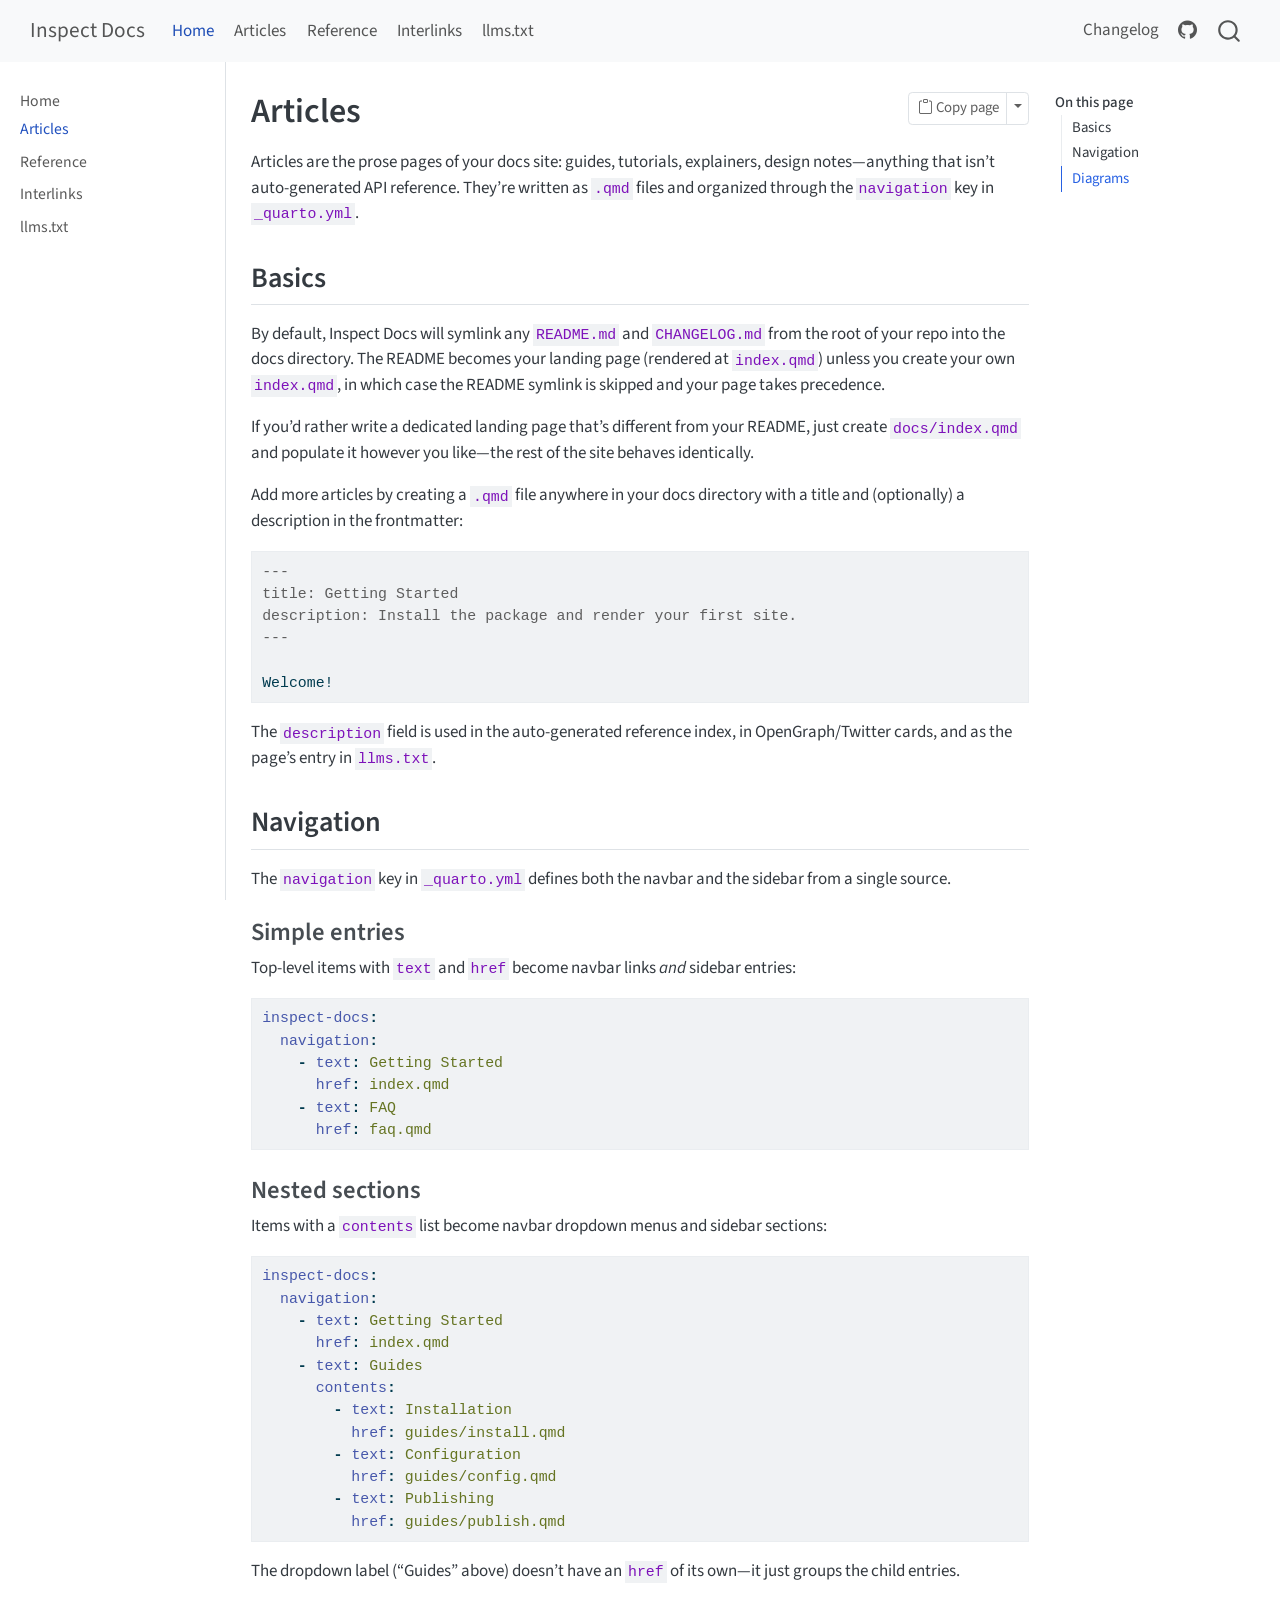
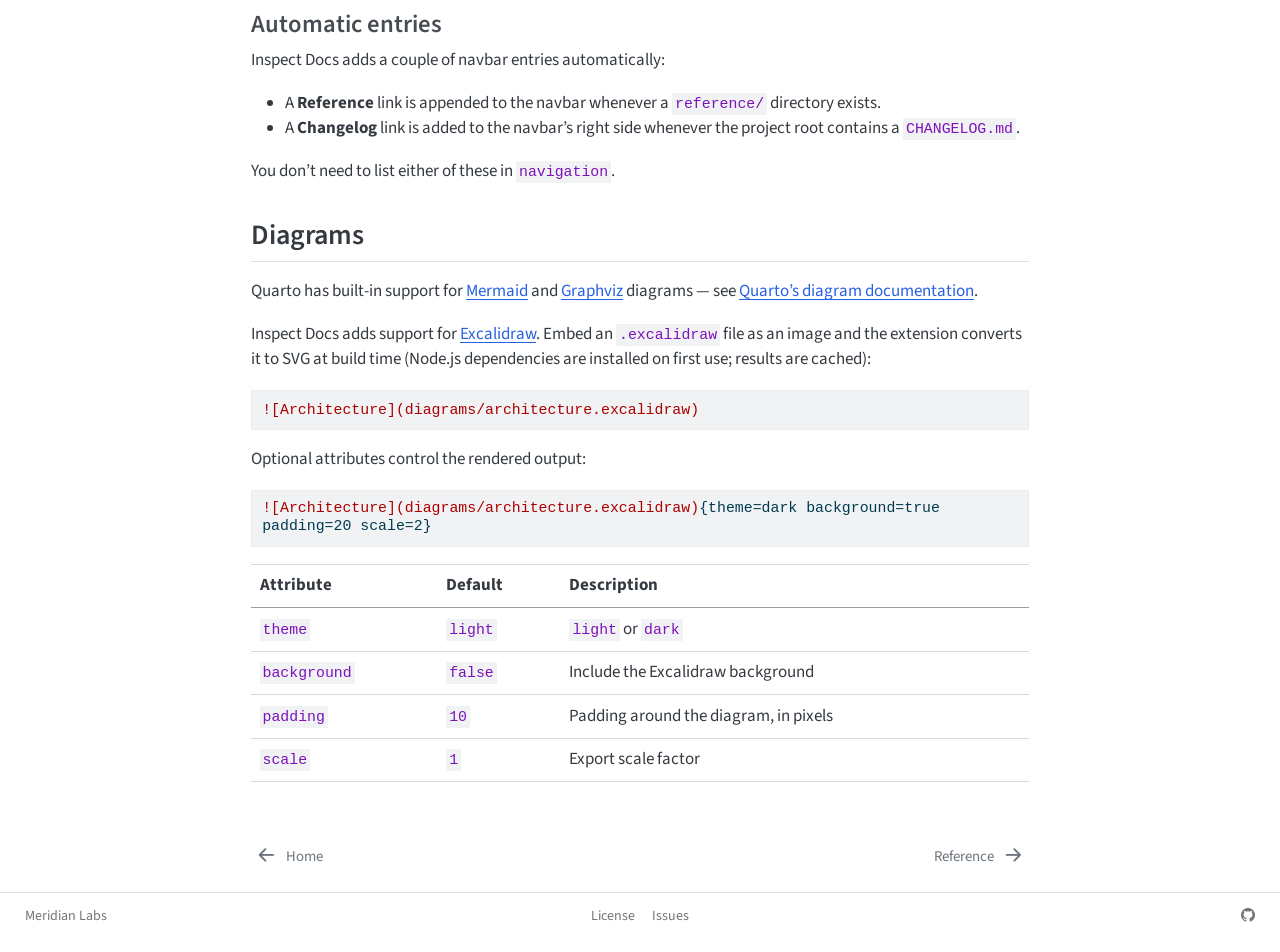
==== commit 138c601f: "Built site for gh-pages" ====
--- a/articles.html
+++ b/articles.html
@@ -79,7 +79,7 @@
 <link href="site_libs/quarto-html/quarto-syntax-highlighting-845c23b38eaddc0f92fda52bfe77a8c8.css" rel="stylesheet" id="quarto-text-highlighting-styles">
 <script src="site_libs/bootstrap/bootstrap.min.js"></script>
 <link href="site_libs/bootstrap/bootstrap-icons.css" rel="stylesheet">
-<link href="site_libs/bootstrap/bootstrap-523c183989f2e77a39a856386ecf0303.min.css" rel="stylesheet" append-hash="true" id="quarto-bootstrap" data-mode="light">
+<link href="site_libs/bootstrap/bootstrap-00d6323372c11ee1e1ff703f7da802e4.min.css" rel="stylesheet" append-hash="true" id="quarto-bootstrap" data-mode="light">
 <script id="quarto-search-options" type="application/json">{
   "location": "navbar",
   "copy-button": false,
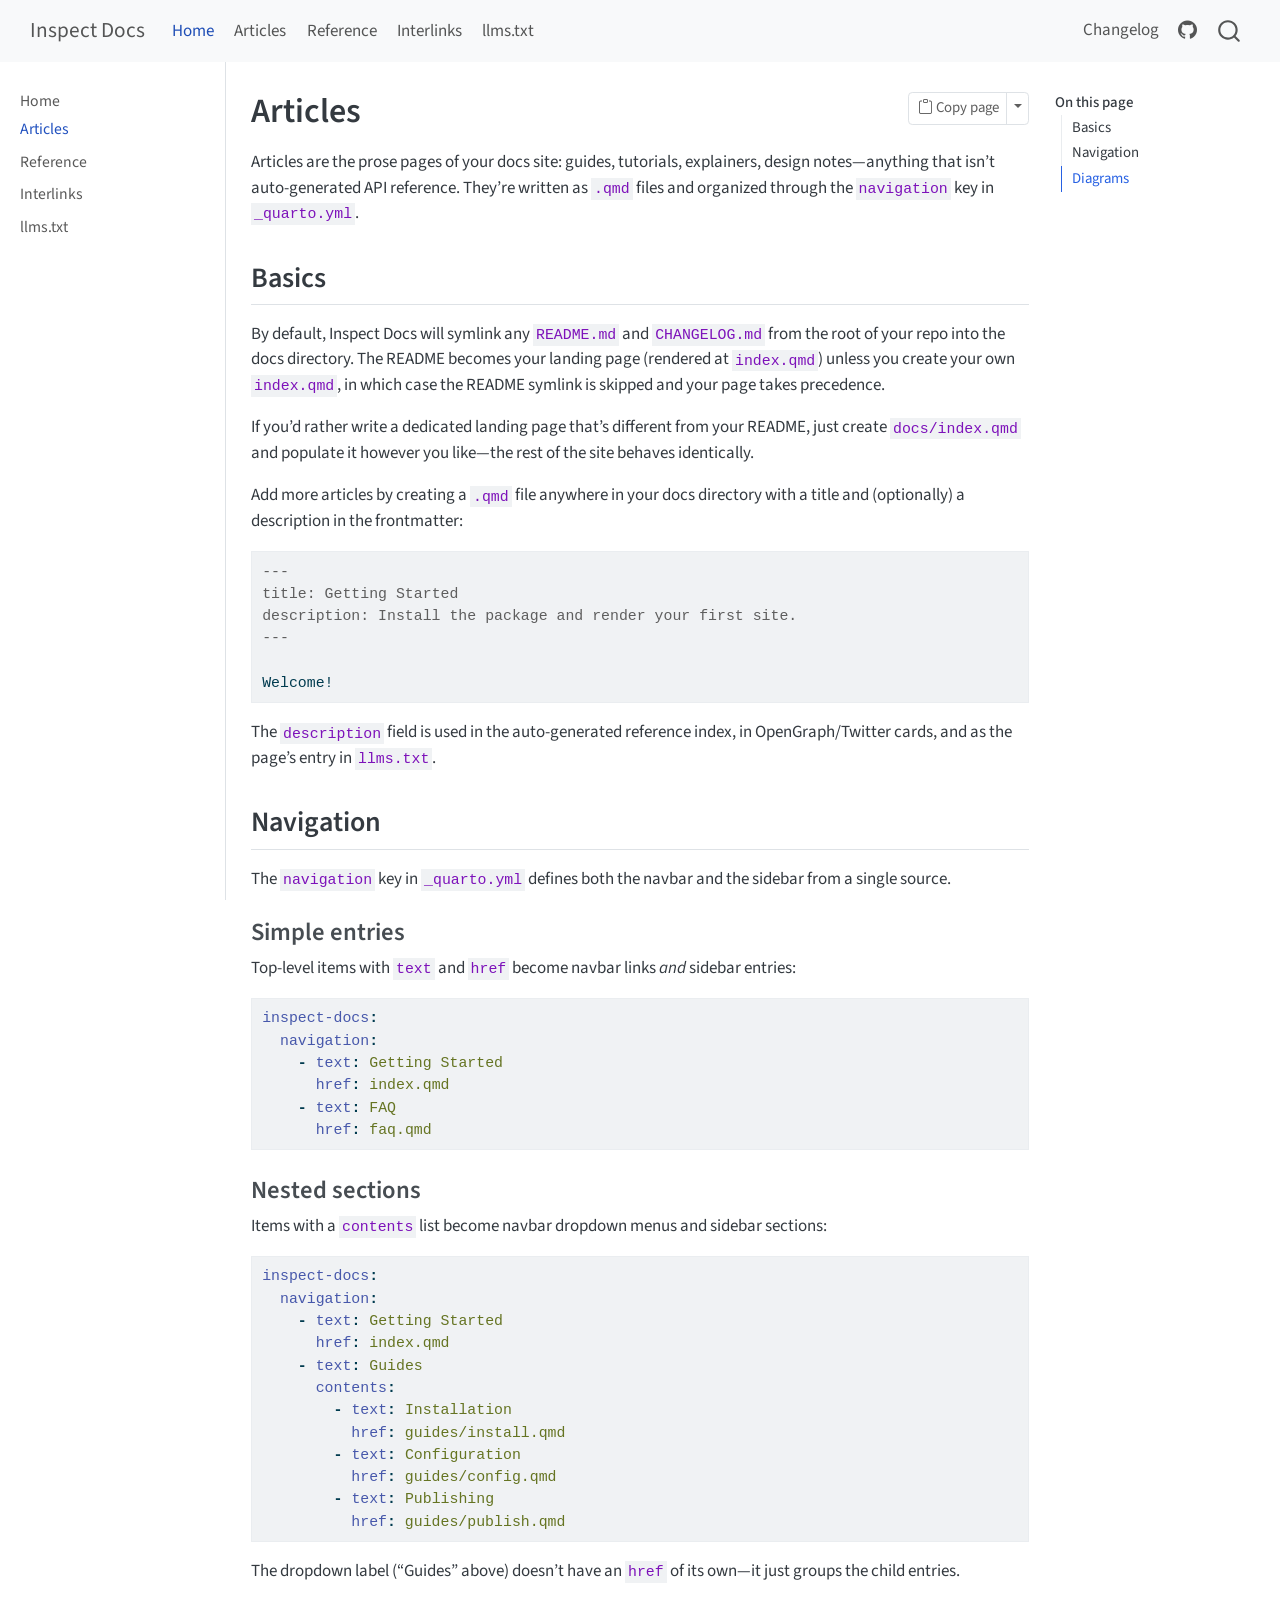
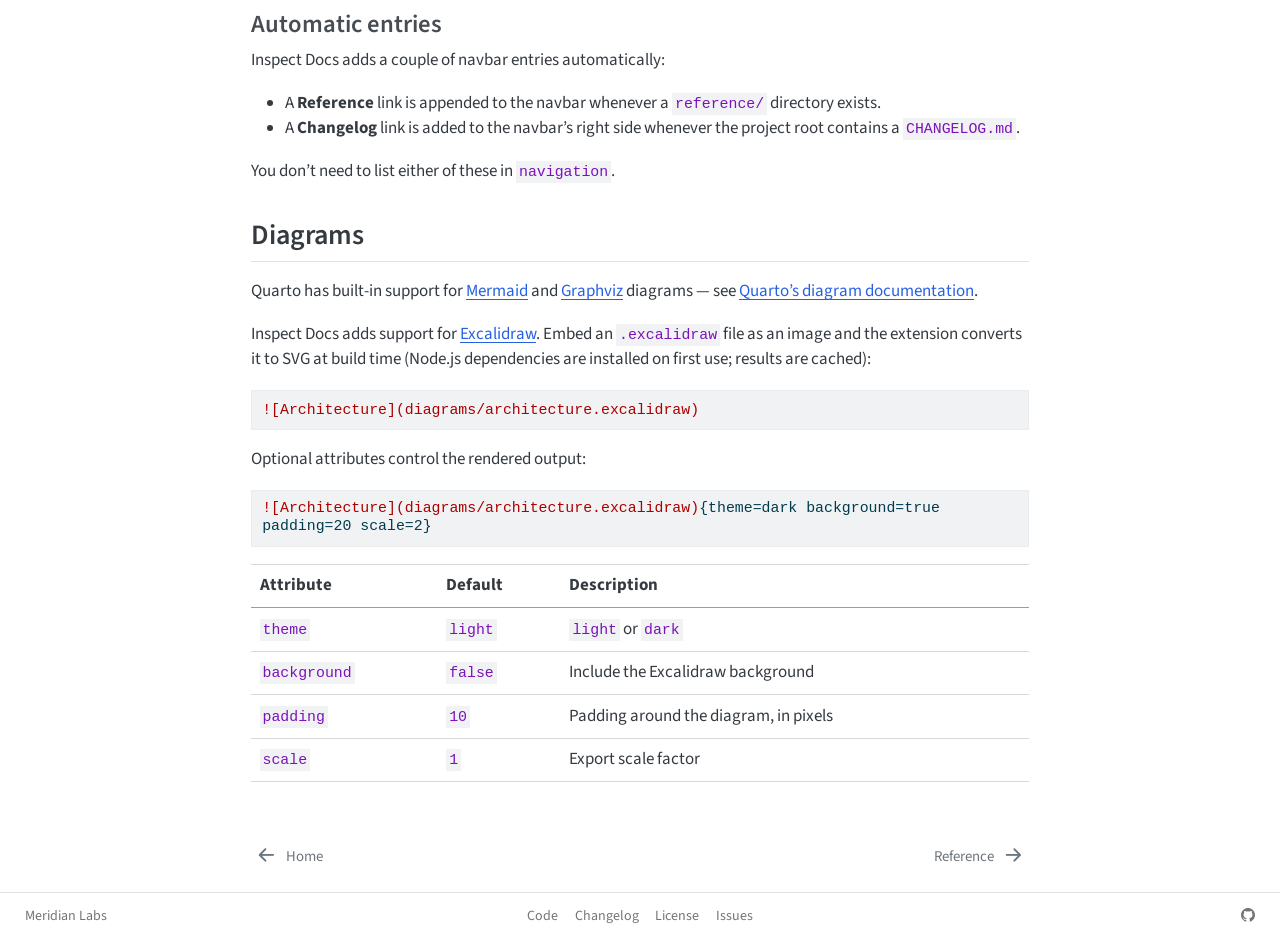
==== commit b0a21b5e: "Built site for gh-pages" ====
--- a/articles.html
+++ b/articles.html
@@ -79,7 +79,7 @@
 <link href="site_libs/quarto-html/quarto-syntax-highlighting-845c23b38eaddc0f92fda52bfe77a8c8.css" rel="stylesheet" id="quarto-text-highlighting-styles">
 <script src="site_libs/bootstrap/bootstrap.min.js"></script>
 <link href="site_libs/bootstrap/bootstrap-icons.css" rel="stylesheet">
-<link href="site_libs/bootstrap/bootstrap-00d6323372c11ee1e1ff703f7da802e4.min.css" rel="stylesheet" append-hash="true" id="quarto-bootstrap" data-mode="light">
+<link href="site_libs/bootstrap/bootstrap-ab1bf0485cdc037c1916ce67db55c611.min.css" rel="stylesheet" append-hash="true" id="quarto-bootstrap" data-mode="light">
 <script id="quarto-search-options" type="application/json">{
   "location": "navbar",
   "copy-button": false,
@@ -224,12 +224,17 @@
 <div id="quarto-sidebar-glass" class="quarto-sidebar-collapse-item" data-bs-toggle="collapse" data-bs-target=".quarto-sidebar-collapse-item"></div>
 <!-- margin-sidebar -->
     <div id="quarto-margin-sidebar" class="sidebar margin-sidebar">
-        <nav id="TOC" role="doc-toc" class="toc-active" data-toc-expanded="99">
+        <nav id="TOC" role="doc-toc" class="toc-active" data-toc-expanded="1">
     <h2 id="toc-title">On this page</h2>
    
+  <ul>
+  <li><a href="#basics" id="toc-basics" class="nav-link active" data-scroll-target="#basics">Basics</a></li>
+  <li><a href="#navigation" id="toc-navigation" class="nav-link" data-scroll-target="#navigation">Navigation</a>
   <ul class="collapse">
-  <li><a href="#basics" id="toc-basics" class="nav-link active" data-scroll-target="#basics">Basics</a></li>
-  <li><a href="#navigation" id="toc-navigation" class="nav-link" data-scroll-target="#navigation">Navigation</a></li>
+  <li><a href="#simple-entries" id="toc-simple-entries" class="nav-link" data-scroll-target="#simple-entries">Simple entries</a></li>
+  <li><a href="#nested-sections" id="toc-nested-sections" class="nav-link" data-scroll-target="#nested-sections">Nested sections</a></li>
+  <li><a href="#automatic-entries" id="toc-automatic-entries" class="nav-link" data-scroll-target="#automatic-entries">Automatic entries</a></li>
+  </ul></li>
   <li><a href="#diagrams" id="toc-diagrams" class="nav-link" data-scroll-target="#diagrams">Diagrams</a></li>
   </ul>
 </nav>
@@ -889,6 +894,16 @@
     <div class="nav-footer-center">
       <ul class="footer-items list-unstyled">
     <li class="nav-item">
+    <a class="nav-link" href="https://github.com/meridianlabs-ai/inspect-docs">
+<p>Code</p>
+</a>
+  </li>  
+    <li class="nav-item">
+    <a class="nav-link" href="https://github.com/meridianlabs-ai/inspect-docs/blob/main/CHANGELOG.md">
+<p>Changelog</p>
+</a>
+  </li>  
+    <li class="nav-item">
     <a class="nav-link" href="https://github.com/meridianlabs-ai/inspect-docs/blob/main/LICENSE">
 <p>License</p>
 </a>
@@ -903,7 +918,7 @@
     <div class="nav-footer-right">
       <ul class="footer-items list-unstyled">
     <li class="nav-item compact">
-    <a class="nav-link" href="https://github.com/meridianlabs-ai/inspect-docs">
+    <a class="nav-link" href="https://github.com/meridianlabs-ai/inspect-docs/">
       <i class="bi bi-github" role="img" aria-label="Inspect Docs on GitHub">
 </i> 
     </a>
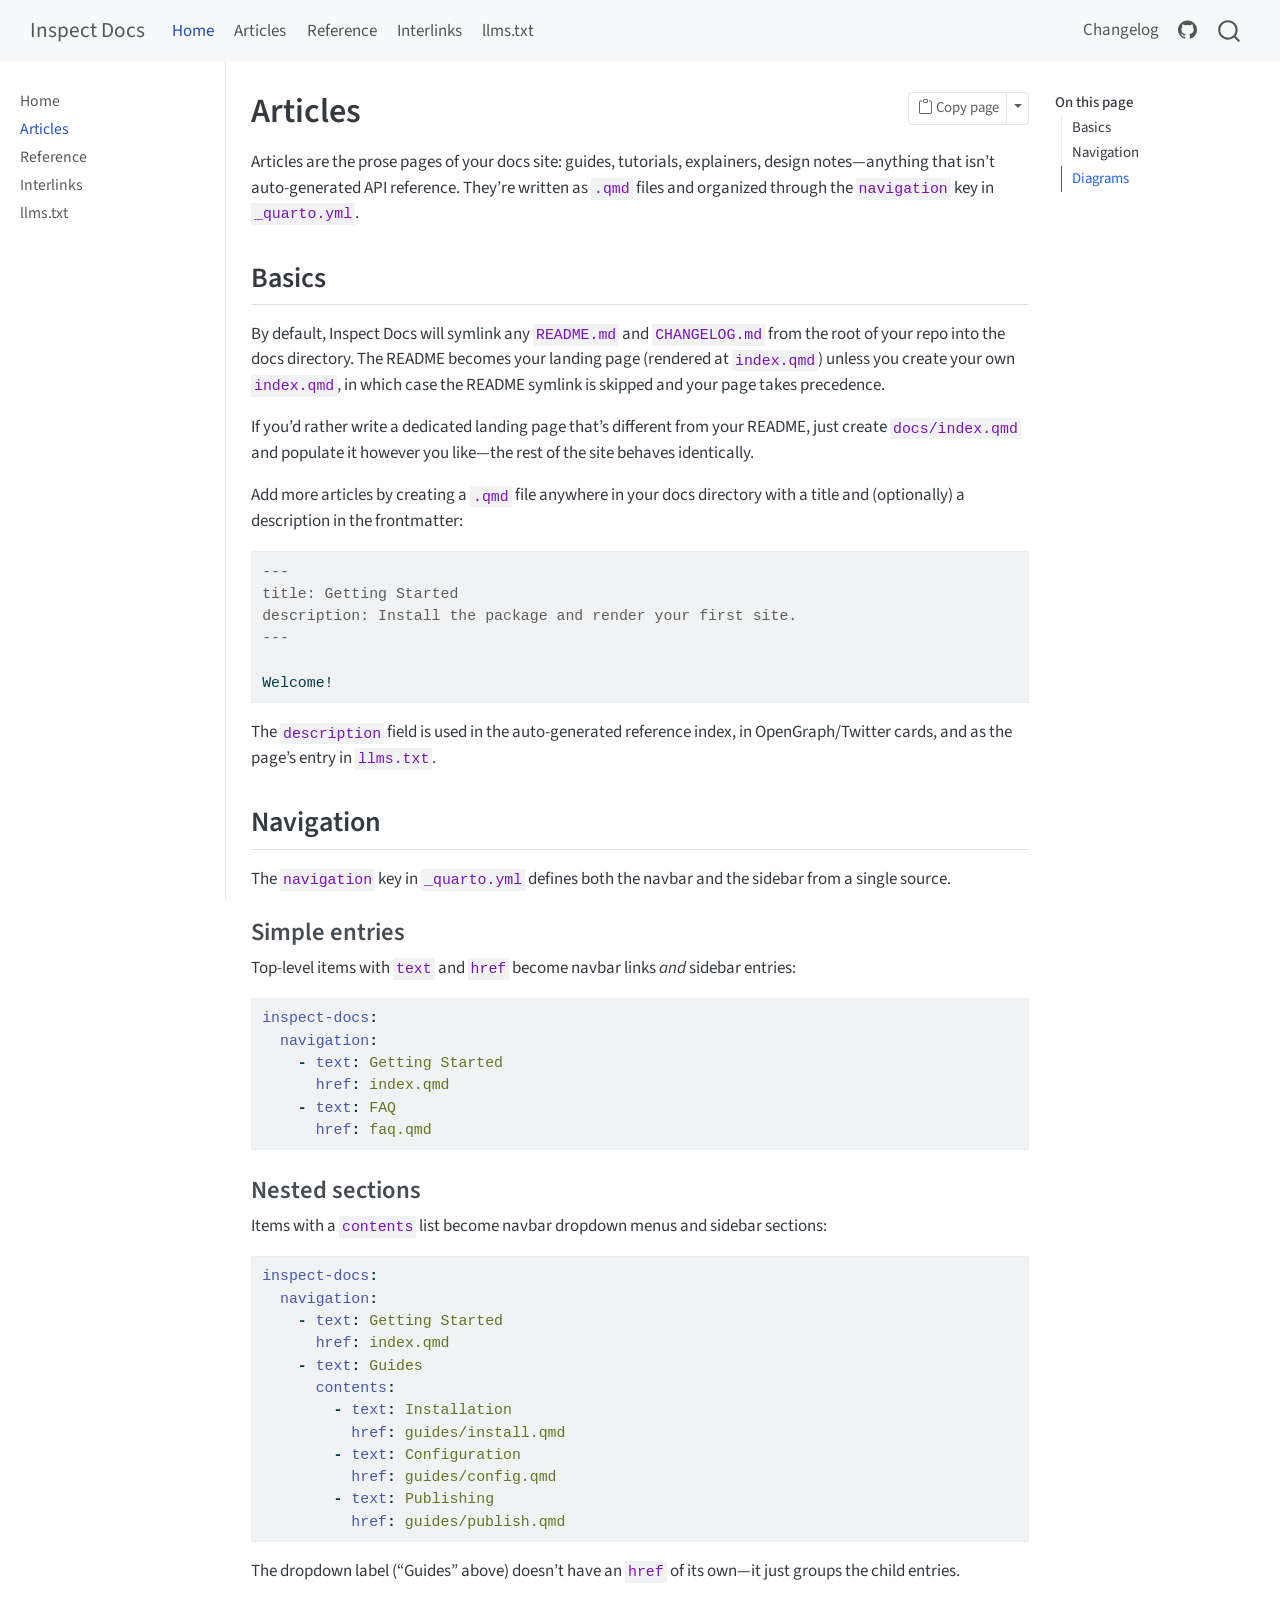
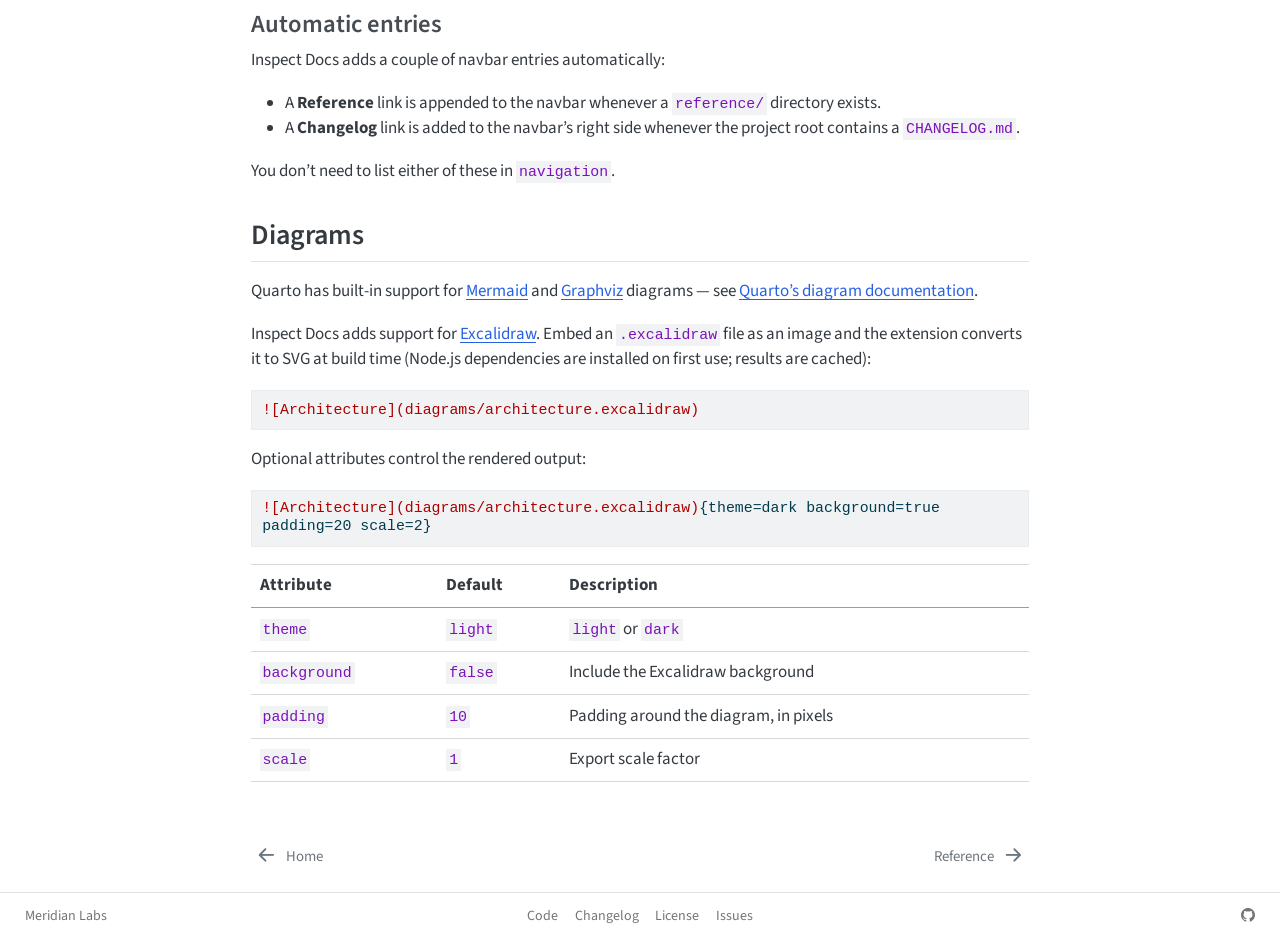
==== commit 05bba860: "Built site for gh-pages" ====
--- a/articles.html
+++ b/articles.html
@@ -2,7 +2,7 @@
 <html xmlns="http://www.w3.org/1999/xhtml" lang="en" xml:lang="en"><head>
 
 <meta charset="utf-8">
-<meta name="generator" content="quarto-1.9.36">
+<meta name="generator" content="quarto-1.9.37">
 
 <meta name="viewport" content="width=device-width, initial-scale=1.0, user-scalable=yes">
 
@@ -76,10 +76,10 @@
 <script src="site_libs/quarto-html/tippy.umd.min.js"></script>
 <script src="site_libs/quarto-html/anchor.min.js"></script>
 <link href="site_libs/quarto-html/tippy.css" rel="stylesheet">
-<link href="site_libs/quarto-html/quarto-syntax-highlighting-845c23b38eaddc0f92fda52bfe77a8c8.css" rel="stylesheet" id="quarto-text-highlighting-styles">
+<link href="site_libs/quarto-html/quarto-syntax-highlighting-7f8f88aac4f3542376d5c11b86a4c14d.css" rel="stylesheet" id="quarto-text-highlighting-styles">
 <script src="site_libs/bootstrap/bootstrap.min.js"></script>
 <link href="site_libs/bootstrap/bootstrap-icons.css" rel="stylesheet">
-<link href="site_libs/bootstrap/bootstrap-ab1bf0485cdc037c1916ce67db55c611.min.css" rel="stylesheet" append-hash="true" id="quarto-bootstrap" data-mode="light">
+<link href="site_libs/bootstrap/bootstrap-00bb9cb7cda113ac4013fc9b55ca6f24.min.css" rel="stylesheet" append-hash="true" id="quarto-bootstrap" data-mode="light">
 <script id="quarto-search-options" type="application/json">{
   "location": "navbar",
   "copy-button": false,
--- a/site_libs/quarto-html/quarto-syntax-highlighting-7f8f88aac4f3542376d5c11b86a4c14d.css
+++ b/site_libs/quarto-html/quarto-syntax-highlighting-7f8f88aac4f3542376d5c11b86a4c14d.css
@@ -0,0 +1,236 @@
+/* quarto syntax highlight colors */
+:root {
+  --quarto-hl-ot-color: #003B4F;
+  --quarto-hl-at-color: #657422;
+  --quarto-hl-ss-color: #20794D;
+  --quarto-hl-an-color: #5E5E5E;
+  --quarto-hl-fu-color: #4758AB;
+  --quarto-hl-st-color: #20794D;
+  --quarto-hl-cf-color: #003B4F;
+  --quarto-hl-op-color: #5E5E5E;
+  --quarto-hl-er-color: #AD0000;
+  --quarto-hl-bn-color: #AD0000;
+  --quarto-hl-al-color: #AD0000;
+  --quarto-hl-va-color: #111111;
+  --quarto-hl-bu-color: inherit;
+  --quarto-hl-ex-color: inherit;
+  --quarto-hl-pp-color: #AD0000;
+  --quarto-hl-in-color: #5E5E5E;
+  --quarto-hl-vs-color: #20794D;
+  --quarto-hl-wa-color: #5E5E5E;
+  --quarto-hl-do-color: #5E5E5E;
+  --quarto-hl-im-color: #00769E;
+  --quarto-hl-ch-color: #20794D;
+  --quarto-hl-dt-color: #AD0000;
+  --quarto-hl-fl-color: #AD0000;
+  --quarto-hl-co-color: #5E5E5E;
+  --quarto-hl-cv-color: #5E5E5E;
+  --quarto-hl-cn-color: #8f5902;
+  --quarto-hl-sc-color: #5E5E5E;
+  --quarto-hl-dv-color: #AD0000;
+  --quarto-hl-kw-color: #003B4F;
+}
+
+/* other quarto variables */
+:root {
+  --quarto-font-monospace: SFMono-Regular, Menlo, Monaco, Consolas, "Liberation Mono", "Courier New", monospace;
+}
+
+/* syntax highlight based on Pandoc's rules */
+pre > code.sourceCode > span {
+  color: #003B4F;
+}
+
+code.sourceCode > span {
+  color: #003B4F;
+}
+
+div.sourceCode,
+div.sourceCode pre.sourceCode {
+  color: #003B4F;
+}
+
+/* Normal */
+code span {
+  color: #003B4F;
+}
+
+/* Alert */
+code span.al {
+  color: #AD0000;
+  font-style: inherit;
+}
+
+/* Annotation */
+code span.an {
+  color: #5E5E5E;
+  font-style: inherit;
+}
+
+/* Attribute */
+code span.at {
+  color: #657422;
+  font-style: inherit;
+}
+
+/* BaseN */
+code span.bn {
+  color: #AD0000;
+  font-style: inherit;
+}
+
+/* BuiltIn */
+code span.bu {
+  font-style: inherit;
+}
+
+/* ControlFlow */
+code span.cf {
+  color: #003B4F;
+  font-weight: bold;
+  font-style: inherit;
+}
+
+/* Char */
+code span.ch {
+  color: #20794D;
+  font-style: inherit;
+}
+
+/* Constant */
+code span.cn {
+  color: #8f5902;
+  font-style: inherit;
+}
+
+/* Comment */
+code span.co {
+  color: #5E5E5E;
+  font-style: inherit;
+}
+
+/* CommentVar */
+code span.cv {
+  color: #5E5E5E;
+  font-style: italic;
+}
+
+/* Documentation */
+code span.do {
+  color: #5E5E5E;
+  font-style: italic;
+}
+
+/* DataType */
+code span.dt {
+  color: #AD0000;
+  font-style: inherit;
+}
+
+/* DecVal */
+code span.dv {
+  color: #AD0000;
+  font-style: inherit;
+}
+
+/* Error */
+code span.er {
+  color: #AD0000;
+  font-style: inherit;
+}
+
+/* Extension */
+code span.ex {
+  font-style: inherit;
+}
+
+/* Float */
+code span.fl {
+  color: #AD0000;
+  font-style: inherit;
+}
+
+/* Function */
+code span.fu {
+  color: #4758AB;
+  font-style: inherit;
+}
+
+/* Import */
+code span.im {
+  color: #00769E;
+  font-style: inherit;
+}
+
+/* Information */
+code span.in {
+  color: #5E5E5E;
+  font-style: inherit;
+}
+
+/* Keyword */
+code span.kw {
+  color: #003B4F;
+  font-weight: bold;
+  font-style: inherit;
+}
+
+/* Operator */
+code span.op {
+  color: #5E5E5E;
+  font-style: inherit;
+}
+
+/* Other */
+code span.ot {
+  color: #003B4F;
+  font-style: inherit;
+}
+
+/* Preprocessor */
+code span.pp {
+  color: #AD0000;
+  font-style: inherit;
+}
+
+/* SpecialChar */
+code span.sc {
+  color: #5E5E5E;
+  font-style: inherit;
+}
+
+/* SpecialString */
+code span.ss {
+  color: #20794D;
+  font-style: inherit;
+}
+
+/* String */
+code span.st {
+  color: #20794D;
+  font-style: inherit;
+}
+
+/* Variable */
+code span.va {
+  color: #111111;
+  font-style: inherit;
+}
+
+/* VerbatimString */
+code span.vs {
+  color: #20794D;
+  font-style: inherit;
+}
+
+/* Warning */
+code span.wa {
+  color: #5E5E5E;
+  font-style: italic;
+}
+
+.prevent-inlining {
+  content: "</";
+}
+
+/*# sourceMappingURL=789ad8cd35626ba772517505b42a116e.css.map */
